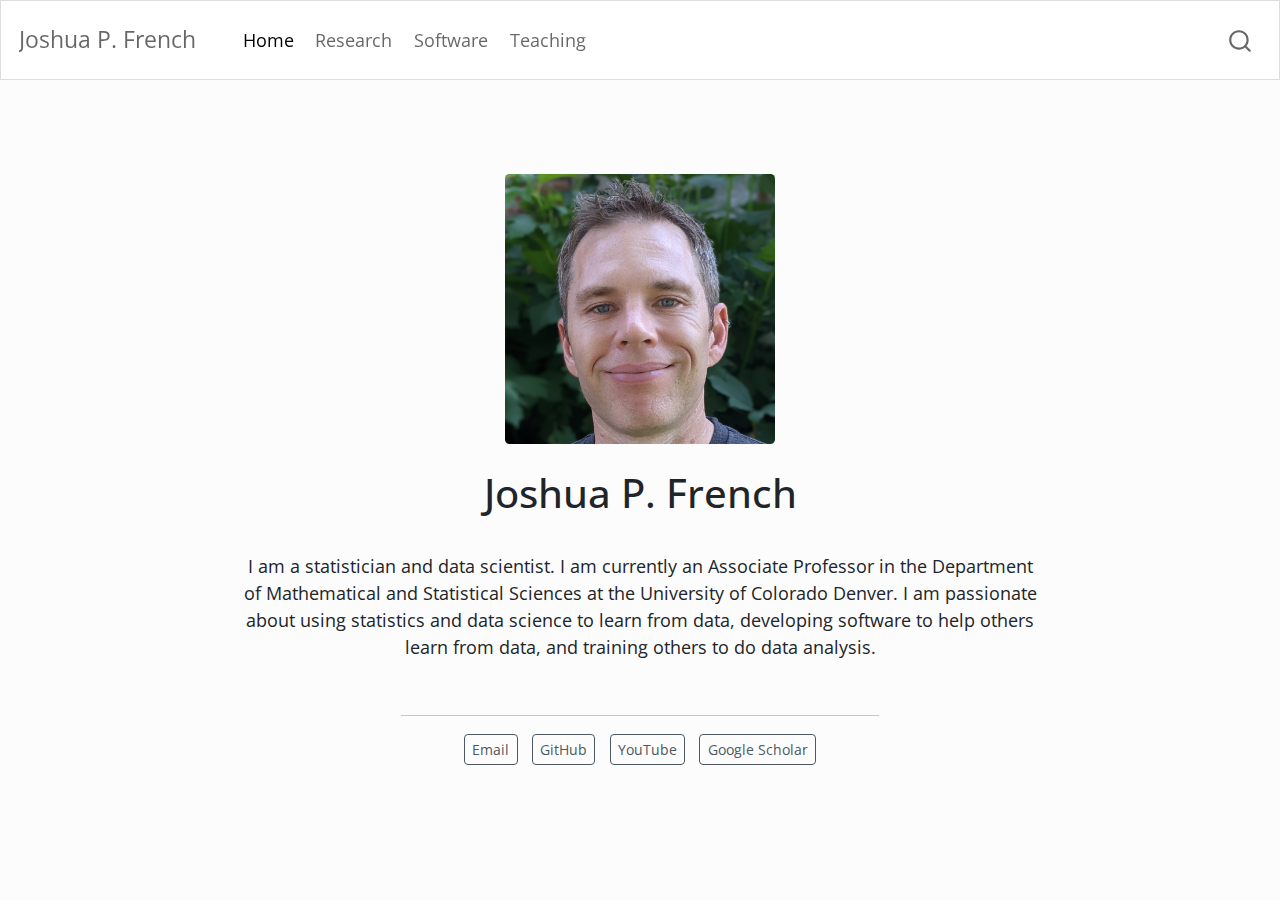
==== docs/index.html @ 57fa852e "Initial commit" ====
<!DOCTYPE html>
<html xmlns="http://www.w3.org/1999/xhtml" lang="en" xml:lang="en"><head>

<meta charset="utf-8">
<meta name="generator" content="quarto-1.1.189">

<meta name="viewport" content="width=device-width, initial-scale=1.0, user-scalable=yes">


<title>Joshua P. French</title>
<style>
code{white-space: pre-wrap;}
span.smallcaps{font-variant: small-caps;}
div.columns{display: flex; gap: min(4vw, 1.5em);}
div.column{flex: auto; overflow-x: auto;}
div.hanging-indent{margin-left: 1.5em; text-indent: -1.5em;}
ul.task-list{list-style: none;}
ul.task-list li input[type="checkbox"] {
  width: 0.8em;
  margin: 0 0.8em 0.2em -1.6em;
  vertical-align: middle;
}
</style>


<script src="site_libs/quarto-nav/quarto-nav.js"></script>
<script src="site_libs/quarto-nav/headroom.min.js"></script>
<script src="site_libs/clipboard/clipboard.min.js"></script>
<script src="site_libs/quarto-search/autocomplete.umd.js"></script>
<script src="site_libs/quarto-search/fuse.min.js"></script>
<script src="site_libs/quarto-search/quarto-search.js"></script>
<meta name="quarto:offset" content="./">
<script src="site_libs/quarto-html/quarto.js"></script>
<script src="site_libs/quarto-html/popper.min.js"></script>
<script src="site_libs/quarto-html/tippy.umd.min.js"></script>
<link href="site_libs/quarto-html/tippy.css" rel="stylesheet">
<link href="site_libs/quarto-html/quarto-syntax-highlighting.css" rel="stylesheet" id="quarto-text-highlighting-styles">
<script src="site_libs/bootstrap/bootstrap.min.js"></script>
<link href="site_libs/bootstrap/bootstrap-icons.css" rel="stylesheet">
<link href="site_libs/bootstrap/bootstrap.min.css" rel="stylesheet" id="quarto-bootstrap" data-mode="light">
<script id="quarto-search-options" type="application/json">{
  "location": "navbar",
  "copy-button": false,
  "collapse-after": 3,
  "panel-placement": "end",
  "type": "overlay",
  "limit": 20,
  "language": {
    "search-no-results-text": "No results",
    "search-matching-documents-text": "matching documents",
    "search-copy-link-title": "Copy link to search",
    "search-hide-matches-text": "Hide additional matches",
    "search-more-match-text": "more match in this document",
    "search-more-matches-text": "more matches in this document",
    "search-clear-button-title": "Clear",
    "search-detached-cancel-button-title": "Cancel",
    "search-submit-button-title": "Submit"
  }
}</script>


<link rel="stylesheet" href="styles.css">
</head>

<body class="nav-fixed fullcontent">

<div id="quarto-search-results"></div>
  <header id="quarto-header" class="headroom fixed-top">
    <nav class="navbar navbar-expand-lg navbar-dark ">
      <div class="navbar-container container-fluid">
      <div class="navbar-brand-container">
    <a class="navbar-brand" href="./index.html">
    <span class="navbar-title">Joshua P. French</span>
    </a>
  </div>
          <button class="navbar-toggler" type="button" data-bs-toggle="collapse" data-bs-target="#navbarCollapse" aria-controls="navbarCollapse" aria-expanded="false" aria-label="Toggle navigation" onclick="if (window.quartoToggleHeadroom) { window.quartoToggleHeadroom(); }">
  <span class="navbar-toggler-icon"></span>
</button>
          <div class="collapse navbar-collapse" id="navbarCollapse">
            <ul class="navbar-nav navbar-nav-scroll me-auto">
  <li class="nav-item">
    <a class="nav-link active" href="./index.html" aria-current="page">Home</a>
  </li>  
  <li class="nav-item">
    <a class="nav-link" href="./research.html">Research</a>
  </li>  
  <li class="nav-item">
    <a class="nav-link" href="./software.html">Software</a>
  </li>  
  <li class="nav-item">
    <a class="nav-link" href="./teaching.html">Teaching</a>
  </li>  
</ul>
              <div id="quarto-search" class="" title="Search"></div>
          </div> <!-- /navcollapse -->
      </div> <!-- /container-fluid -->
    </nav>
</header>
<!-- content -->
<div id="quarto-content" class="quarto-container page-columns page-rows-contents page-layout-article page-navbar">
<!-- sidebar -->
<!-- margin-sidebar -->
    
<!-- main -->
<div class="quarto-about-jolla">
  <img src="jfrench.jpg" class="about-image
  rounded " style="width: 15em;">
 <header id="title-block-header" class="quarto-title-block default">
<div class="quarto-title">
<h1 class="title">Joshua P. French</h1>
</div>
<div class="quarto-title-meta">
  </div>
</header><main class="content" id="quarto-document-content">
<p>I am a statistician and data scientist. I am currently an Associate Professor in the Department of Mathematical and Statistical Sciences at the University of Colorado Denver. I am passionate about using statistics and data science to learn from data, developing software to help others learn from data, and training others to do data analysis.</p>


</main> 
  <hr class="about-sep">
   <div class="about-links">
  <a href="mailto:joshua.french@ucdenver.edu" class="about-link">
     <span class="about-link-text">Email</span>
  </a>
  <a href="https://github.com/jfrench" class="about-link">
     <span class="about-link-text">GitHub</span>
  </a>
  <a href="https://youtube.com/@jfrench" class="about-link">
     <span class="about-link-text">YouTube</span>
  </a>
  <a href="https://scholar.google.com/citations?user=_2FHxoMAAAAJ&amp;hl=en" class="about-link">
     <span class="about-link-text">Google Scholar</span>
  </a>
</div>
</div>
 <!-- /main -->
<script id="quarto-html-after-body" type="application/javascript">
window.document.addEventListener("DOMContentLoaded", function (event) {
  const toggleBodyColorMode = (bsSheetEl) => {
    const mode = bsSheetEl.getAttribute("data-mode");
    const bodyEl = window.document.querySelector("body");
    if (mode === "dark") {
      bodyEl.classList.add("quarto-dark");
      bodyEl.classList.remove("quarto-light");
    } else {
      bodyEl.classList.add("quarto-light");
      bodyEl.classList.remove("quarto-dark");
    }
  }
  const toggleBodyColorPrimary = () => {
    const bsSheetEl = window.document.querySelector("link#quarto-bootstrap");
    if (bsSheetEl) {
      toggleBodyColorMode(bsSheetEl);
    }
  }
  toggleBodyColorPrimary();  
  const clipboard = new window.ClipboardJS('.code-copy-button', {
    target: function(trigger) {
      return trigger.previousElementSibling;
    }
  });
  clipboard.on('success', function(e) {
    // button target
    const button = e.trigger;
    // don't keep focus
    button.blur();
    // flash "checked"
    button.classList.add('code-copy-button-checked');
    var currentTitle = button.getAttribute("title");
    button.setAttribute("title", "Copied!");
    setTimeout(function() {
      button.setAttribute("title", currentTitle);
      button.classList.remove('code-copy-button-checked');
    }, 1000);
    // clear code selection
    e.clearSelection();
  });
  function tippyHover(el, contentFn) {
    const config = {
      allowHTML: true,
      content: contentFn,
      maxWidth: 500,
      delay: 100,
      arrow: false,
      appendTo: function(el) {
          return el.parentElement;
      },
      interactive: true,
      interactiveBorder: 10,
      theme: 'quarto',
      placement: 'bottom-start'
    };
    window.tippy(el, config); 
  }
  const noterefs = window.document.querySelectorAll('a[role="doc-noteref"]');
  for (var i=0; i<noterefs.length; i++) {
    const ref = noterefs[i];
    tippyHover(ref, function() {
      // use id or data attribute instead here
      let href = ref.getAttribute('data-footnote-href') || ref.getAttribute('href');
      try { href = new URL(href).hash; } catch {}
      const id = href.replace(/^#\/?/, "");
      const note = window.document.getElementById(id);
      return note.innerHTML;
    });
  }
  var bibliorefs = window.document.querySelectorAll('a[role="doc-biblioref"]');
  for (var i=0; i<bibliorefs.length; i++) {
    const ref = bibliorefs[i];
    const cites = ref.parentNode.getAttribute('data-cites').split(' ');
    tippyHover(ref, function() {
      var popup = window.document.createElement('div');
      cites.forEach(function(cite) {
        var citeDiv = window.document.createElement('div');
        citeDiv.classList.add('hanging-indent');
        citeDiv.classList.add('csl-entry');
        var biblioDiv = window.document.getElementById('ref-' + cite);
        if (biblioDiv) {
          citeDiv.innerHTML = biblioDiv.innerHTML;
        }
        popup.appendChild(citeDiv);
      });
      return popup.innerHTML;
    });
  }
});
</script>
</div> <!-- /content -->



</body></html>
---- docs/site_libs/quarto-html/tippy.css ----
.tippy-box[data-animation=fade][data-state=hidden]{opacity:0}[data-tippy-root]{max-width:calc(100vw - 10px)}.tippy-box{position:relative;background-color:#333;color:#fff;border-radius:4px;font-size:14px;line-height:1.4;white-space:normal;outline:0;transition-property:transform,visibility,opacity}.tippy-box[data-placement^=top]>.tippy-arrow{bottom:0}.tippy-box[data-placement^=top]>.tippy-arrow:before{bottom:-7px;left:0;border-width:8px 8px 0;border-top-color:initial;transform-origin:center top}.tippy-box[data-placement^=bottom]>.tippy-arrow{top:0}.tippy-box[data-placement^=bottom]>.tippy-arrow:before{top:-7px;left:0;border-width:0 8px 8px;border-bottom-color:initial;transform-origin:center bottom}.tippy-box[data-placement^=left]>.tippy-arrow{right:0}.tippy-box[data-placement^=left]>.tippy-arrow:before{border-width:8px 0 8px 8px;border-left-color:initial;right:-7px;transform-origin:center left}.tippy-box[data-placement^=right]>.tippy-arrow{left:0}.tippy-box[data-placement^=right]>.tippy-arrow:before{left:-7px;border-width:8px 8px 8px 0;border-right-color:initial;transform-origin:center right}.tippy-box[data-inertia][data-state=visible]{transition-timing-function:cubic-bezier(.54,1.5,.38,1.11)}.tippy-arrow{width:16px;height:16px;color:#333}.tippy-arrow:before{content:"";position:absolute;border-color:transparent;border-style:solid}.tippy-content{position:relative;padding:5px 9px;z-index:1}
---- docs/site_libs/quarto-html/quarto-syntax-highlighting.css ----
/* quarto syntax highlight colors */
:root {
  --quarto-hl-ot-color: #003B4F;
  --quarto-hl-at-color: #657422;
  --quarto-hl-ss-color: #20794D;
  --quarto-hl-an-color: #5E5E5E;
  --quarto-hl-fu-color: #4758AB;
  --quarto-hl-st-color: #20794D;
  --quarto-hl-cf-color: #003B4F;
  --quarto-hl-op-color: #5E5E5E;
  --quarto-hl-er-color: #AD0000;
  --quarto-hl-bn-color: #AD0000;
  --quarto-hl-al-color: #AD0000;
  --quarto-hl-va-color: #111111;
  --quarto-hl-bu-color: inherit;
  --quarto-hl-ex-color: inherit;
  --quarto-hl-pp-color: #AD0000;
  --quarto-hl-in-color: #5E5E5E;
  --quarto-hl-vs-color: #20794D;
  --quarto-hl-wa-color: #5E5E5E;
  --quarto-hl-do-color: #5E5E5E;
  --quarto-hl-im-color: #00769E;
  --quarto-hl-ch-color: #20794D;
  --quarto-hl-dt-color: #AD0000;
  --quarto-hl-fl-color: #AD0000;
  --quarto-hl-co-color: #5E5E5E;
  --quarto-hl-cv-color: #5E5E5E;
  --quarto-hl-cn-color: #8f5902;
  --quarto-hl-sc-color: #5E5E5E;
  --quarto-hl-dv-color: #AD0000;
  --quarto-hl-kw-color: #003B4F;
}

/* other quarto variables */
:root {
  --quarto-font-monospace: SFMono-Regular, Menlo, Monaco, Consolas, "Liberation Mono", "Courier New", monospace;
}

pre > code.sourceCode > span {
  color: #003B4F;
}

code span {
  color: #003B4F;
}

code.sourceCode > span {
  color: #003B4F;
}

div.sourceCode,
div.sourceCode pre.sourceCode {
  color: #003B4F;
}

code span.ot {
  color: #003B4F;
}

code span.at {
  color: #657422;
}

code span.ss {
  color: #20794D;
}

code span.an {
  color: #5E5E5E;
}

code span.fu {
  color: #4758AB;
}

code span.st {
  color: #20794D;
}

code span.cf {
  color: #003B4F;
}

code span.op {
  color: #5E5E5E;
}

code span.er {
  color: #AD0000;
}

code span.bn {
  color: #AD0000;
}

code span.al {
  color: #AD0000;
}

code span.va {
  color: #111111;
}

code span.pp {
  color: #AD0000;
}

code span.in {
  color: #5E5E5E;
}

code span.vs {
  color: #20794D;
}

code span.wa {
  color: #5E5E5E;
  font-style: italic;
}

code span.do {
  color: #5E5E5E;
  font-style: italic;
}

code span.im {
  color: #00769E;
}

code span.ch {
  color: #20794D;
}

code span.dt {
  color: #AD0000;
}

code span.fl {
  color: #AD0000;
}

code span.co {
  color: #5E5E5E;
}

code span.cv {
  color: #5E5E5E;
  font-style: italic;
}

code span.cn {
  color: #8f5902;
}

code span.sc {
  color: #5E5E5E;
}

code span.dv {
  color: #AD0000;
}

code span.kw {
  color: #003B4F;
}

.prevent-inlining {
  content: "</";
}

/*# sourceMappingURL=debc5d5d77c3f9108843748ff7464032.css.map */
---- docs/styles.css ----
/* css styles */
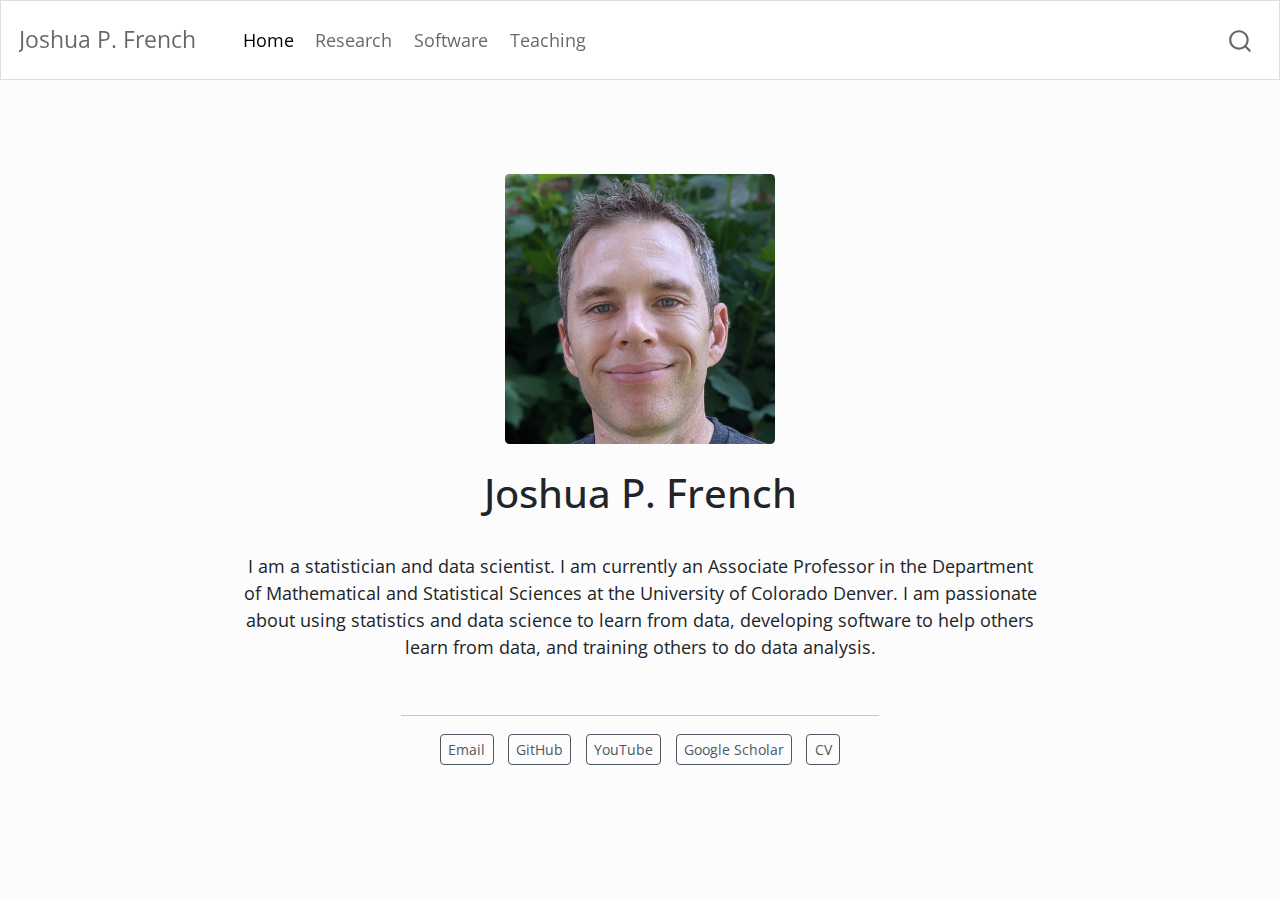
==== commit faacfa10: "Add CV" ====
--- a/docs/index.html
+++ b/docs/index.html
@@ -129,6 +129,9 @@
   </a>
   <a href="https://scholar.google.com/citations?user=_2FHxoMAAAAJ&amp;hl=en" class="about-link">
      <span class="about-link-text">Google Scholar</span>
+  </a>
+  <a href="/cv_jfrench.pdf" class="about-link">
+     <span class="about-link-text">CV</span>
   </a>
 </div>
 </div>
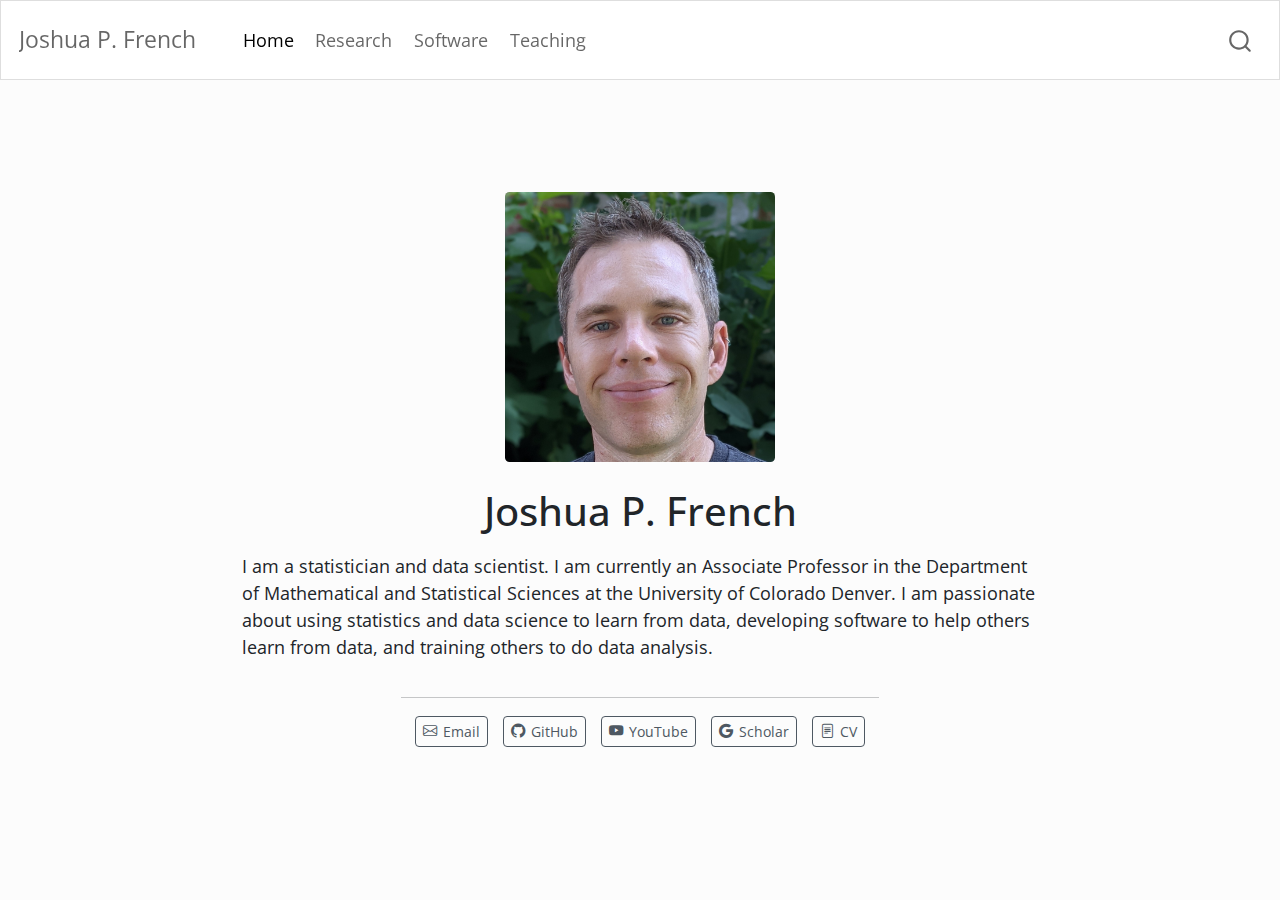
==== commit d8ea5a3b: "Initial commit" ====
--- a/docs/index.html
+++ b/docs/index.html
@@ -102,6 +102,10 @@
 <!-- margin-sidebar -->
     
 <!-- main -->
+<main class="content" id="quarto-document-content">
+
+
+
 <div class="quarto-about-jolla">
   <img src="jfrench.jpg" class="about-image
   rounded " style="width: 15em;">
@@ -111,31 +115,39 @@
 </div>
 <div class="quarto-title-meta">
   </div>
-</header><main class="content" id="quarto-document-content">
+</header><div id="jfrench-heading">
 <p>I am a statistician and data scientist. I am currently an Associate Professor in the Department of Mathematical and Statistical Sciences at the University of Colorado Denver. I am passionate about using statistics and data science to learn from data, developing software to help others learn from data, and training others to do data analysis.</p>
-
-
-</main> 
+</div> 
   <hr class="about-sep">
    <div class="about-links">
   <a href="mailto:joshua.french@ucdenver.edu" class="about-link">
+    <i class="bi bi-envelope"></i>
      <span class="about-link-text">Email</span>
   </a>
   <a href="https://github.com/jfrench" class="about-link">
+    <i class="bi bi-github"></i>
      <span class="about-link-text">GitHub</span>
   </a>
   <a href="https://youtube.com/@jfrench" class="about-link">
+    <i class="bi bi-youtube"></i>
      <span class="about-link-text">YouTube</span>
   </a>
   <a href="https://scholar.google.com/citations?user=_2FHxoMAAAAJ&amp;hl=en" class="about-link">
-     <span class="about-link-text">Google Scholar</span>
+    <i class="bi bi-google"></i>
+     <span class="about-link-text">Scholar</span>
   </a>
   <a href="/cv_jfrench.pdf" class="about-link">
+    <i class="bi bi-file-text"></i>
      <span class="about-link-text">CV</span>
   </a>
 </div>
 </div>
- <!-- /main -->
+
+
+
+
+
+</main> <!-- /main -->
 <script id="quarto-html-after-body" type="application/javascript">
 window.document.addEventListener("DOMContentLoaded", function (event) {
   const toggleBodyColorMode = (bsSheetEl) => {
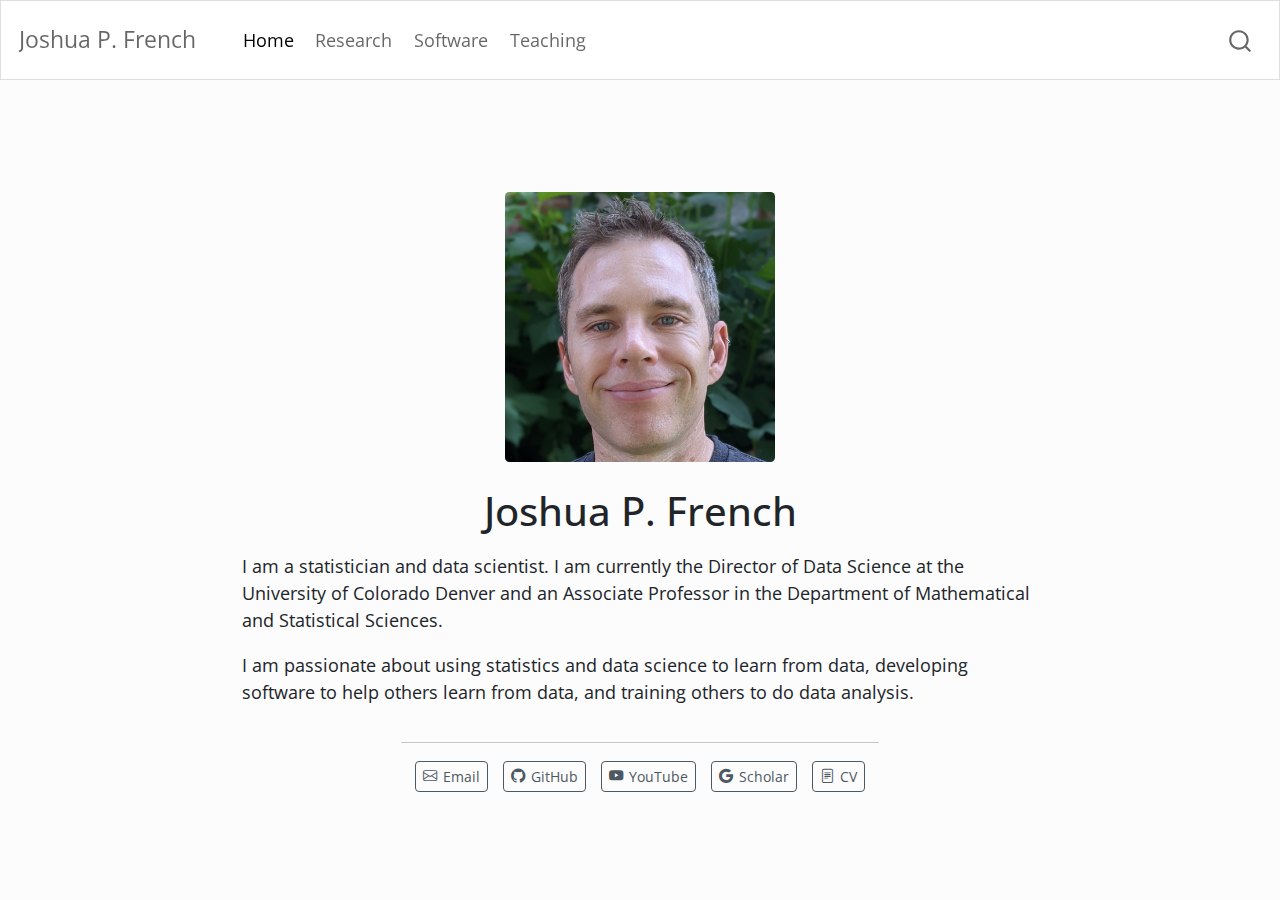
==== commit 3242727e: "Update website." ====
--- a/docs/index.html
+++ b/docs/index.html
@@ -2,7 +2,7 @@
 <html xmlns="http://www.w3.org/1999/xhtml" lang="en" xml:lang="en"><head>
 
 <meta charset="utf-8">
-<meta name="generator" content="quarto-1.1.189">
+<meta name="generator" content="quarto-1.2.269">
 
 <meta name="viewport" content="width=device-width, initial-scale=1.0, user-scalable=yes">
 
@@ -79,16 +79,20 @@
           <div class="collapse navbar-collapse" id="navbarCollapse">
             <ul class="navbar-nav navbar-nav-scroll me-auto">
   <li class="nav-item">
-    <a class="nav-link active" href="./index.html" aria-current="page">Home</a>
-  </li>  
-  <li class="nav-item">
-    <a class="nav-link" href="./research.html">Research</a>
-  </li>  
-  <li class="nav-item">
-    <a class="nav-link" href="./software.html">Software</a>
-  </li>  
-  <li class="nav-item">
-    <a class="nav-link" href="./teaching.html">Teaching</a>
+    <a class="nav-link active" href="./index.html" aria-current="page">
+ <span class="menu-text">Home</span></a>
+  </li>  
+  <li class="nav-item">
+    <a class="nav-link" href="./research.html">
+ <span class="menu-text">Research</span></a>
+  </li>  
+  <li class="nav-item">
+    <a class="nav-link" href="./software.html">
+ <span class="menu-text">Software</span></a>
+  </li>  
+  <li class="nav-item">
+    <a class="nav-link" href="./teaching.html">
+ <span class="menu-text">Teaching</span></a>
   </li>  
 </ul>
               <div id="quarto-search" class="" title="Search"></div>
@@ -116,7 +120,8 @@
 <div class="quarto-title-meta">
   </div>
 </header><div id="jfrench-heading">
-<p>I am a statistician and data scientist. I am currently an Associate Professor in the Department of Mathematical and Statistical Sciences at the University of Colorado Denver. I am passionate about using statistics and data science to learn from data, developing software to help others learn from data, and training others to do data analysis.</p>
+<p>I am a statistician and data scientist. I am currently the Director of Data Science at the University of Colorado Denver and an Associate Professor in the Department of Mathematical and Statistical Sciences.</p>
+<p>I am passionate about using statistics and data science to learn from data, developing software to help others learn from data, and training others to do data analysis.</p>
 </div> 
   <hr class="about-sep">
    <div class="about-links">
@@ -182,7 +187,24 @@
     button.classList.add('code-copy-button-checked');
     var currentTitle = button.getAttribute("title");
     button.setAttribute("title", "Copied!");
+    let tooltip;
+    if (window.bootstrap) {
+      button.setAttribute("data-bs-toggle", "tooltip");
+      button.setAttribute("data-bs-placement", "left");
+      button.setAttribute("data-bs-title", "Copied!");
+      tooltip = new bootstrap.Tooltip(button, 
+        { trigger: "manual", 
+          customClass: "code-copy-button-tooltip",
+          offset: [0, -8]});
+      tooltip.show();    
+    }
     setTimeout(function() {
+      if (tooltip) {
+        tooltip.hide();
+        button.removeAttribute("data-bs-title");
+        button.removeAttribute("data-bs-toggle");
+        button.removeAttribute("data-bs-placement");
+      }
       button.setAttribute("title", currentTitle);
       button.classList.remove('code-copy-button-checked');
     }, 1000);
@@ -218,24 +240,42 @@
       return note.innerHTML;
     });
   }
+  const findCites = (el) => {
+    const parentEl = el.parentElement;
+    if (parentEl) {
+      const cites = parentEl.dataset.cites;
+      if (cites) {
+        return {
+          el,
+          cites: cites.split(' ')
+        };
+      } else {
+        return findCites(el.parentElement)
+      }
+    } else {
+      return undefined;
+    }
+  };
   var bibliorefs = window.document.querySelectorAll('a[role="doc-biblioref"]');
   for (var i=0; i<bibliorefs.length; i++) {
     const ref = bibliorefs[i];
-    const cites = ref.parentNode.getAttribute('data-cites').split(' ');
-    tippyHover(ref, function() {
-      var popup = window.document.createElement('div');
-      cites.forEach(function(cite) {
-        var citeDiv = window.document.createElement('div');
-        citeDiv.classList.add('hanging-indent');
-        citeDiv.classList.add('csl-entry');
-        var biblioDiv = window.document.getElementById('ref-' + cite);
-        if (biblioDiv) {
-          citeDiv.innerHTML = biblioDiv.innerHTML;
-        }
-        popup.appendChild(citeDiv);
+    const citeInfo = findCites(ref);
+    if (citeInfo) {
+      tippyHover(citeInfo.el, function() {
+        var popup = window.document.createElement('div');
+        citeInfo.cites.forEach(function(cite) {
+          var citeDiv = window.document.createElement('div');
+          citeDiv.classList.add('hanging-indent');
+          citeDiv.classList.add('csl-entry');
+          var biblioDiv = window.document.getElementById('ref-' + cite);
+          if (biblioDiv) {
+            citeDiv.innerHTML = biblioDiv.innerHTML;
+          }
+          popup.appendChild(citeDiv);
+        });
+        return popup.innerHTML;
       });
-      return popup.innerHTML;
-    });
+    }
   }
 });
 </script>
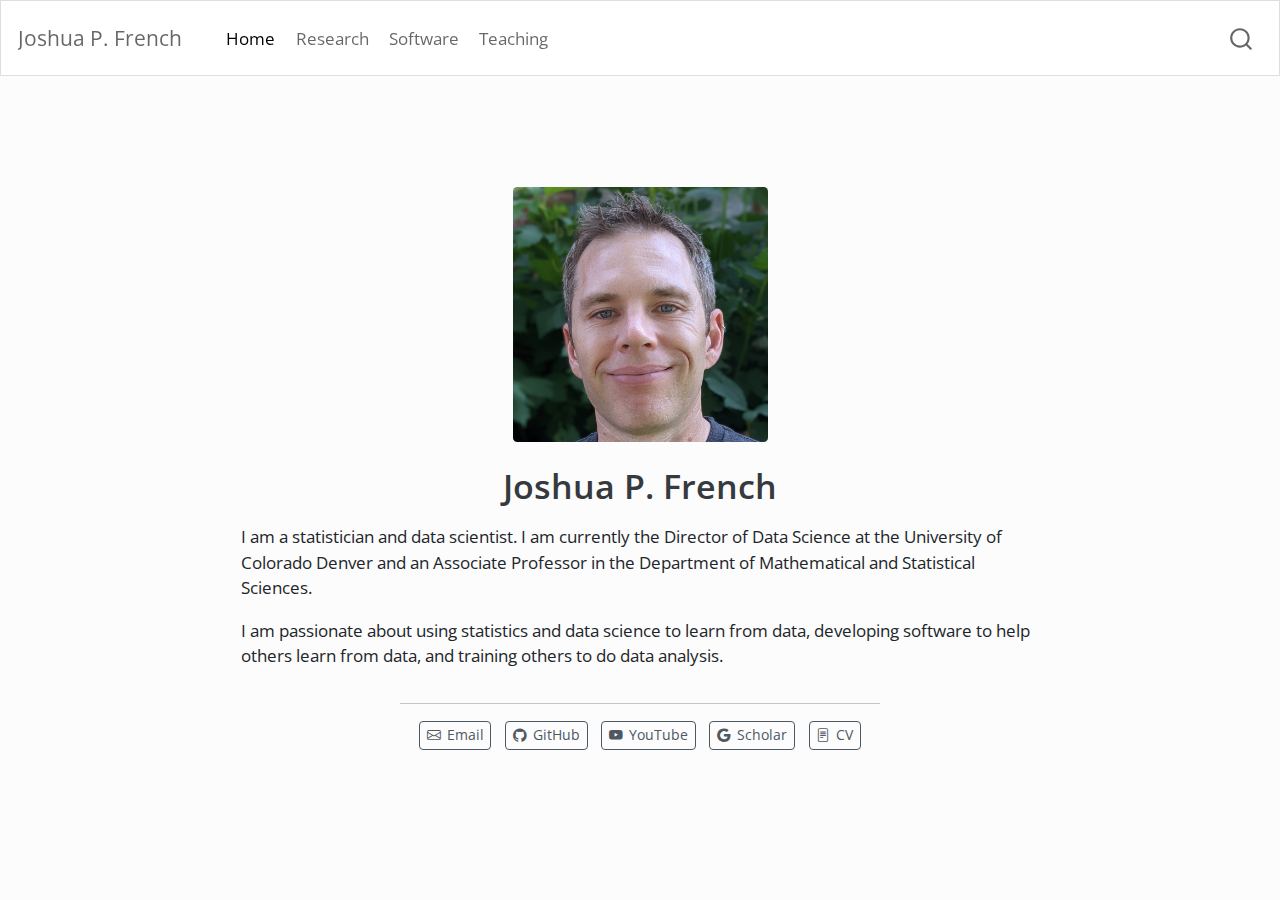
==== commit 56876eac: "Add new pubs and video links." ====
--- a/docs/index.html
+++ b/docs/index.html
@@ -2,7 +2,7 @@
 <html xmlns="http://www.w3.org/1999/xhtml" lang="en" xml:lang="en"><head>
 
 <meta charset="utf-8">
-<meta name="generator" content="quarto-1.2.269">
+<meta name="generator" content="quarto-1.3.361">
 
 <meta name="viewport" content="width=device-width, initial-scale=1.0, user-scalable=yes">
 
@@ -17,7 +17,7 @@
 ul.task-list{list-style: none;}
 ul.task-list li input[type="checkbox"] {
   width: 0.8em;
-  margin: 0 0.8em 0.2em -1.6em;
+  margin: 0 0.8em 0.2em -1em; /* quarto-specific, see https://github.com/quarto-dev/quarto-cli/issues/4556 */ 
   vertical-align: middle;
 }
 </style>
@@ -54,7 +54,8 @@
     "search-more-matches-text": "more matches in this document",
     "search-clear-button-title": "Clear",
     "search-detached-cancel-button-title": "Cancel",
-    "search-submit-button-title": "Submit"
+    "search-submit-button-title": "Submit",
+    "search-label": "Search"
   }
 }</script>
 
@@ -73,29 +74,31 @@
     <span class="navbar-title">Joshua P. French</span>
     </a>
   </div>
+            <div id="quarto-search" class="" title="Search"></div>
           <button class="navbar-toggler" type="button" data-bs-toggle="collapse" data-bs-target="#navbarCollapse" aria-controls="navbarCollapse" aria-expanded="false" aria-label="Toggle navigation" onclick="if (window.quartoToggleHeadroom) { window.quartoToggleHeadroom(); }">
   <span class="navbar-toggler-icon"></span>
 </button>
           <div class="collapse navbar-collapse" id="navbarCollapse">
             <ul class="navbar-nav navbar-nav-scroll me-auto">
   <li class="nav-item">
-    <a class="nav-link active" href="./index.html" aria-current="page">
+    <a class="nav-link active" href="./index.html" rel="" target="" aria-current="page">
  <span class="menu-text">Home</span></a>
   </li>  
   <li class="nav-item">
-    <a class="nav-link" href="./research.html">
+    <a class="nav-link" href="./research.html" rel="" target="">
  <span class="menu-text">Research</span></a>
   </li>  
   <li class="nav-item">
-    <a class="nav-link" href="./software.html">
+    <a class="nav-link" href="./software.html" rel="" target="">
  <span class="menu-text">Software</span></a>
   </li>  
   <li class="nav-item">
-    <a class="nav-link" href="./teaching.html">
+    <a class="nav-link" href="./teaching.html" rel="" target="">
  <span class="menu-text">Teaching</span></a>
   </li>  
 </ul>
-              <div id="quarto-search" class="" title="Search"></div>
+            <div class="quarto-navbar-tools ms-auto">
+</div>
           </div> <!-- /navcollapse -->
       </div> <!-- /container-fluid -->
     </nav>
@@ -125,23 +128,23 @@
 </div> 
   <hr class="about-sep">
    <div class="about-links">
-  <a href="mailto:joshua.french@ucdenver.edu" class="about-link">
+  <a href="mailto:joshua.french@ucdenver.edu" class="about-link" rel="" target="">
     <i class="bi bi-envelope"></i>
      <span class="about-link-text">Email</span>
   </a>
-  <a href="https://github.com/jfrench" class="about-link">
+  <a href="https://github.com/jfrench" class="about-link" rel="" target="">
     <i class="bi bi-github"></i>
      <span class="about-link-text">GitHub</span>
   </a>
-  <a href="https://youtube.com/@jfrench" class="about-link">
+  <a href="https://youtube.com/@jfrench" class="about-link" rel="" target="">
     <i class="bi bi-youtube"></i>
      <span class="about-link-text">YouTube</span>
   </a>
-  <a href="https://scholar.google.com/citations?user=_2FHxoMAAAAJ&amp;hl=en" class="about-link">
+  <a href="https://scholar.google.com/citations?user=_2FHxoMAAAAJ&amp;hl=en" class="about-link" rel="" target="">
     <i class="bi bi-google"></i>
      <span class="about-link-text">Scholar</span>
   </a>
-  <a href="/cv_jfrench.pdf" class="about-link">
+  <a href="/cv_jfrench.pdf" class="about-link" rel="" target="">
     <i class="bi bi-file-text"></i>
      <span class="about-link-text">CV</span>
   </a>
@@ -173,9 +176,23 @@
     }
   }
   toggleBodyColorPrimary();  
+  const isCodeAnnotation = (el) => {
+    for (const clz of el.classList) {
+      if (clz.startsWith('code-annotation-')) {                     
+        return true;
+      }
+    }
+    return false;
+  }
   const clipboard = new window.ClipboardJS('.code-copy-button', {
-    target: function(trigger) {
-      return trigger.previousElementSibling;
+    text: function(trigger) {
+      const codeEl = trigger.previousElementSibling.cloneNode(true);
+      for (const childEl of codeEl.children) {
+        if (isCodeAnnotation(childEl)) {
+          childEl.remove();
+        }
+      }
+      return codeEl.innerText;
     }
   });
   clipboard.on('success', function(e) {
@@ -240,6 +257,92 @@
       return note.innerHTML;
     });
   }
+      let selectedAnnoteEl;
+      const selectorForAnnotation = ( cell, annotation) => {
+        let cellAttr = 'data-code-cell="' + cell + '"';
+        let lineAttr = 'data-code-annotation="' +  annotation + '"';
+        const selector = 'span[' + cellAttr + '][' + lineAttr + ']';
+        return selector;
+      }
+      const selectCodeLines = (annoteEl) => {
+        const doc = window.document;
+        const targetCell = annoteEl.getAttribute("data-target-cell");
+        const targetAnnotation = annoteEl.getAttribute("data-target-annotation");
+        const annoteSpan = window.document.querySelector(selectorForAnnotation(targetCell, targetAnnotation));
+        const lines = annoteSpan.getAttribute("data-code-lines").split(",");
+        const lineIds = lines.map((line) => {
+          return targetCell + "-" + line;
+        })
+        let top = null;
+        let height = null;
+        let parent = null;
+        if (lineIds.length > 0) {
+            //compute the position of the single el (top and bottom and make a div)
+            const el = window.document.getElementById(lineIds[0]);
+            top = el.offsetTop;
+            height = el.offsetHeight;
+            parent = el.parentElement.parentElement;
+          if (lineIds.length > 1) {
+            const lastEl = window.document.getElementById(lineIds[lineIds.length - 1]);
+            const bottom = lastEl.offsetTop + lastEl.offsetHeight;
+            height = bottom - top;
+          }
+          if (top !== null && height !== null && parent !== null) {
+            // cook up a div (if necessary) and position it 
+            let div = window.document.getElementById("code-annotation-line-highlight");
+            if (div === null) {
+              div = window.document.createElement("div");
+              div.setAttribute("id", "code-annotation-line-highlight");
+              div.style.position = 'absolute';
+              parent.appendChild(div);
+            }
+            div.style.top = top - 2 + "px";
+            div.style.height = height + 4 + "px";
+            let gutterDiv = window.document.getElementById("code-annotation-line-highlight-gutter");
+            if (gutterDiv === null) {
+              gutterDiv = window.document.createElement("div");
+              gutterDiv.setAttribute("id", "code-annotation-line-highlight-gutter");
+              gutterDiv.style.position = 'absolute';
+              const codeCell = window.document.getElementById(targetCell);
+              const gutter = codeCell.querySelector('.code-annotation-gutter');
+              gutter.appendChild(gutterDiv);
+            }
+            gutterDiv.style.top = top - 2 + "px";
+            gutterDiv.style.height = height + 4 + "px";
+          }
+          selectedAnnoteEl = annoteEl;
+        }
+      };
+      const unselectCodeLines = () => {
+        const elementsIds = ["code-annotation-line-highlight", "code-annotation-line-highlight-gutter"];
+        elementsIds.forEach((elId) => {
+          const div = window.document.getElementById(elId);
+          if (div) {
+            div.remove();
+          }
+        });
+        selectedAnnoteEl = undefined;
+      };
+      // Attach click handler to the DT
+      const annoteDls = window.document.querySelectorAll('dt[data-target-cell]');
+      for (const annoteDlNode of annoteDls) {
+        annoteDlNode.addEventListener('click', (event) => {
+          const clickedEl = event.target;
+          if (clickedEl !== selectedAnnoteEl) {
+            unselectCodeLines();
+            const activeEl = window.document.querySelector('dt[data-target-cell].code-annotation-active');
+            if (activeEl) {
+              activeEl.classList.remove('code-annotation-active');
+            }
+            selectCodeLines(clickedEl);
+            clickedEl.classList.add('code-annotation-active');
+          } else {
+            // Unselect the line
+            unselectCodeLines();
+            clickedEl.classList.remove('code-annotation-active');
+          }
+        });
+      }
   const findCites = (el) => {
     const parentEl = el.parentElement;
     if (parentEl) {
--- a/docs/site_libs/quarto-html/quarto-syntax-highlighting.css
+++ b/docs/site_libs/quarto-html/quarto-syntax-highlighting.css
@@ -55,62 +55,85 @@
 
 code span.ot {
   color: #003B4F;
+  font-style: inherit;
 }
 
 code span.at {
   color: #657422;
+  font-style: inherit;
 }
 
 code span.ss {
   color: #20794D;
+  font-style: inherit;
 }
 
 code span.an {
   color: #5E5E5E;
+  font-style: inherit;
 }
 
 code span.fu {
   color: #4758AB;
+  font-style: inherit;
 }
 
 code span.st {
   color: #20794D;
+  font-style: inherit;
 }
 
 code span.cf {
   color: #003B4F;
+  font-style: inherit;
 }
 
 code span.op {
   color: #5E5E5E;
+  font-style: inherit;
 }
 
 code span.er {
   color: #AD0000;
+  font-style: inherit;
 }
 
 code span.bn {
   color: #AD0000;
+  font-style: inherit;
 }
 
 code span.al {
   color: #AD0000;
+  font-style: inherit;
 }
 
 code span.va {
   color: #111111;
+  font-style: inherit;
+}
+
+code span.bu {
+  font-style: inherit;
+}
+
+code span.ex {
+  font-style: inherit;
 }
 
 code span.pp {
   color: #AD0000;
+  font-style: inherit;
 }
 
 code span.in {
   color: #5E5E5E;
+  font-style: inherit;
 }
 
 code span.vs {
   color: #20794D;
+  font-style: inherit;
 }
 
 code span.wa {
@@ -125,22 +148,27 @@
 
 code span.im {
   color: #00769E;
+  font-style: inherit;
 }
 
 code span.ch {
   color: #20794D;
+  font-style: inherit;
 }
 
 code span.dt {
   color: #AD0000;
+  font-style: inherit;
 }
 
 code span.fl {
   color: #AD0000;
+  font-style: inherit;
 }
 
 code span.co {
   color: #5E5E5E;
+  font-style: inherit;
 }
 
 code span.cv {
@@ -150,18 +178,22 @@
 
 code span.cn {
   color: #8f5902;
+  font-style: inherit;
 }
 
 code span.sc {
   color: #5E5E5E;
+  font-style: inherit;
 }
 
 code span.dv {
   color: #AD0000;
+  font-style: inherit;
 }
 
 code span.kw {
   color: #003B4F;
+  font-style: inherit;
 }
 
 .prevent-inlining {
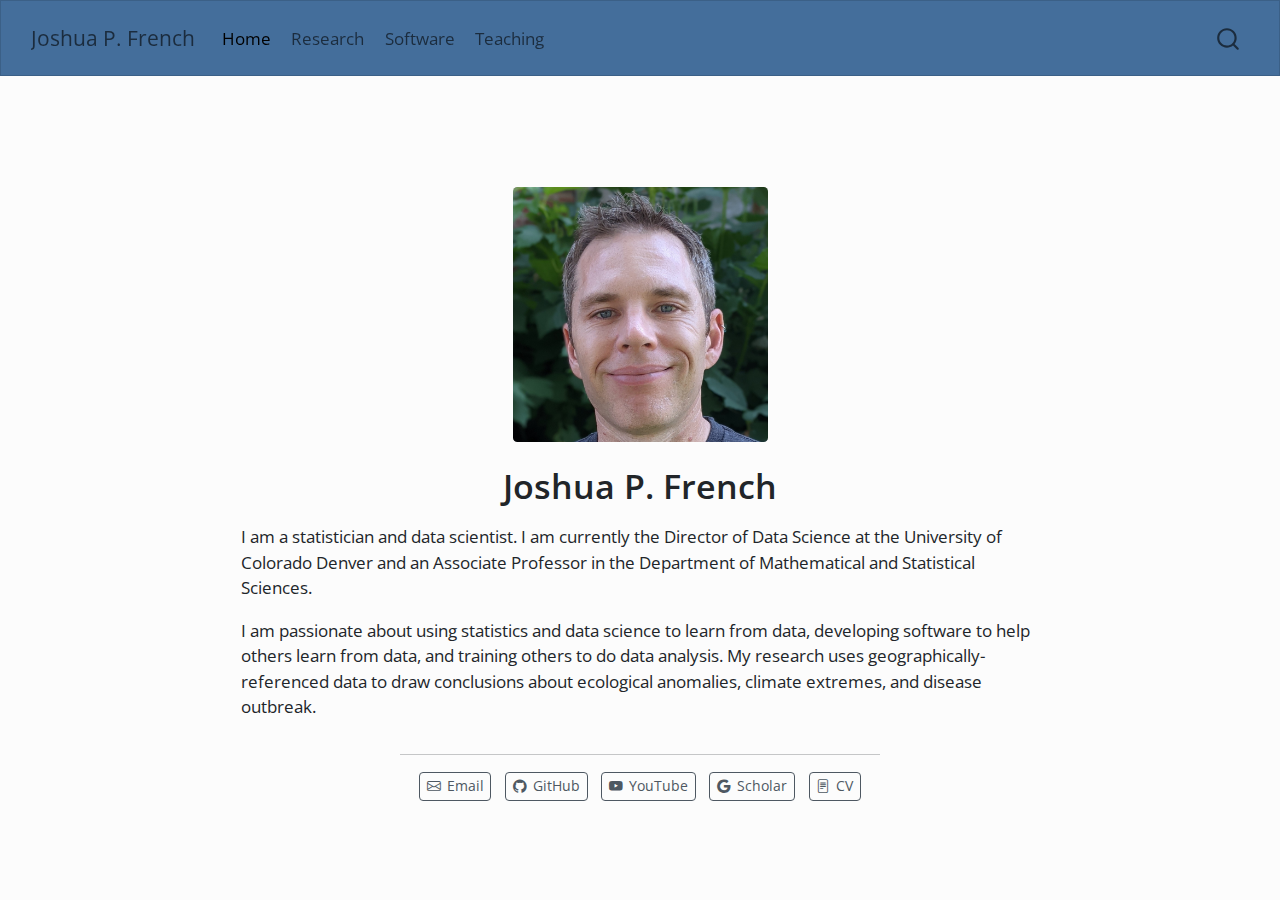
==== commit 4f4407e2: "Update website." ====
--- a/docs/index.html
+++ b/docs/index.html
@@ -2,7 +2,7 @@
 <html xmlns="http://www.w3.org/1999/xhtml" lang="en" xml:lang="en"><head>
 
 <meta charset="utf-8">
-<meta name="generator" content="quarto-1.3.361">
+<meta name="generator" content="quarto-1.5.56">
 
 <meta name="viewport" content="width=device-width, initial-scale=1.0, user-scalable=yes">
 
@@ -44,7 +44,13 @@
   "collapse-after": 3,
   "panel-placement": "end",
   "type": "overlay",
-  "limit": 20,
+  "limit": 50,
+  "keyboard-shortcut": [
+    "f",
+    "/",
+    "s"
+  ],
+  "show-item-context": false,
   "language": {
     "search-no-results-text": "No results",
     "search-matching-documents-text": "matching documents",
@@ -53,6 +59,7 @@
     "search-more-match-text": "more match in this document",
     "search-more-matches-text": "more matches in this document",
     "search-clear-button-title": "Clear",
+    "search-text-placeholder": "",
     "search-detached-cancel-button-title": "Cancel",
     "search-submit-button-title": "Submit",
     "search-label": "Search"
@@ -67,39 +74,39 @@
 
 <div id="quarto-search-results"></div>
   <header id="quarto-header" class="headroom fixed-top">
-    <nav class="navbar navbar-expand-lg navbar-dark ">
+    <nav class="navbar navbar-expand-lg " data-bs-theme="dark">
       <div class="navbar-container container-fluid">
-      <div class="navbar-brand-container">
+      <div class="navbar-brand-container mx-auto">
     <a class="navbar-brand" href="./index.html">
     <span class="navbar-title">Joshua P. French</span>
     </a>
   </div>
             <div id="quarto-search" class="" title="Search"></div>
-          <button class="navbar-toggler" type="button" data-bs-toggle="collapse" data-bs-target="#navbarCollapse" aria-controls="navbarCollapse" aria-expanded="false" aria-label="Toggle navigation" onclick="if (window.quartoToggleHeadroom) { window.quartoToggleHeadroom(); }">
+          <button class="navbar-toggler" type="button" data-bs-toggle="collapse" data-bs-target="#navbarCollapse" aria-controls="navbarCollapse" role="menu" aria-expanded="false" aria-label="Toggle navigation" onclick="if (window.quartoToggleHeadroom) { window.quartoToggleHeadroom(); }">
   <span class="navbar-toggler-icon"></span>
 </button>
           <div class="collapse navbar-collapse" id="navbarCollapse">
             <ul class="navbar-nav navbar-nav-scroll me-auto">
   <li class="nav-item">
-    <a class="nav-link active" href="./index.html" rel="" target="" aria-current="page">
- <span class="menu-text">Home</span></a>
+    <a class="nav-link active" href="./index.html" aria-current="page"> 
+<span class="menu-text">Home</span></a>
   </li>  
   <li class="nav-item">
-    <a class="nav-link" href="./research.html" rel="" target="">
- <span class="menu-text">Research</span></a>
+    <a class="nav-link" href="./research.html"> 
+<span class="menu-text">Research</span></a>
   </li>  
   <li class="nav-item">
-    <a class="nav-link" href="./software.html" rel="" target="">
- <span class="menu-text">Software</span></a>
+    <a class="nav-link" href="./software.html"> 
+<span class="menu-text">Software</span></a>
   </li>  
   <li class="nav-item">
-    <a class="nav-link" href="./teaching.html" rel="" target="">
- <span class="menu-text">Teaching</span></a>
+    <a class="nav-link" href="./teaching.html"> 
+<span class="menu-text">Teaching</span></a>
   </li>  
 </ul>
-            <div class="quarto-navbar-tools ms-auto">
+          </div> <!-- /navcollapse -->
+            <div class="quarto-navbar-tools">
 </div>
-          </div> <!-- /navcollapse -->
       </div> <!-- /container-fluid -->
     </nav>
 </header>
@@ -110,6 +117,7 @@
     
 <!-- main -->
 <main class="content" id="quarto-document-content">
+
 
 
 
@@ -124,7 +132,7 @@
   </div>
 </header><div id="jfrench-heading">
 <p>I am a statistician and data scientist. I am currently the Director of Data Science at the University of Colorado Denver and an Associate Professor in the Department of Mathematical and Statistical Sciences.</p>
-<p>I am passionate about using statistics and data science to learn from data, developing software to help others learn from data, and training others to do data analysis.</p>
+<p>I am passionate about using statistics and data science to learn from data, developing software to help others learn from data, and training others to do data analysis. My research uses geographically-referenced data to draw conclusions about ecological anomalies, climate extremes, and disease outbreak.</p>
 </div> 
   <hr class="about-sep">
    <div class="about-links">
@@ -184,18 +192,7 @@
     }
     return false;
   }
-  const clipboard = new window.ClipboardJS('.code-copy-button', {
-    text: function(trigger) {
-      const codeEl = trigger.previousElementSibling.cloneNode(true);
-      for (const childEl of codeEl.children) {
-        if (isCodeAnnotation(childEl)) {
-          childEl.remove();
-        }
-      }
-      return codeEl.innerText;
-    }
-  });
-  clipboard.on('success', function(e) {
+  const onCopySuccess = function(e) {
     // button target
     const button = e.trigger;
     // don't keep focus
@@ -227,11 +224,50 @@
     }, 1000);
     // clear code selection
     e.clearSelection();
+  }
+  const getTextToCopy = function(trigger) {
+      const codeEl = trigger.previousElementSibling.cloneNode(true);
+      for (const childEl of codeEl.children) {
+        if (isCodeAnnotation(childEl)) {
+          childEl.remove();
+        }
+      }
+      return codeEl.innerText;
+  }
+  const clipboard = new window.ClipboardJS('.code-copy-button:not([data-in-quarto-modal])', {
+    text: getTextToCopy
   });
-  function tippyHover(el, contentFn) {
+  clipboard.on('success', onCopySuccess);
+  if (window.document.getElementById('quarto-embedded-source-code-modal')) {
+    // For code content inside modals, clipBoardJS needs to be initialized with a container option
+    // TODO: Check when it could be a function (https://github.com/zenorocha/clipboard.js/issues/860)
+    const clipboardModal = new window.ClipboardJS('.code-copy-button[data-in-quarto-modal]', {
+      text: getTextToCopy,
+      container: window.document.getElementById('quarto-embedded-source-code-modal')
+    });
+    clipboardModal.on('success', onCopySuccess);
+  }
+    var localhostRegex = new RegExp(/^(?:http|https):\/\/localhost\:?[0-9]*\//);
+    var mailtoRegex = new RegExp(/^mailto:/);
+      var filterRegex = new RegExp('/' + window.location.host + '/');
+    var isInternal = (href) => {
+        return filterRegex.test(href) || localhostRegex.test(href) || mailtoRegex.test(href);
+    }
+    // Inspect non-navigation links and adorn them if external
+ 	var links = window.document.querySelectorAll('a[href]:not(.nav-link):not(.navbar-brand):not(.toc-action):not(.sidebar-link):not(.sidebar-item-toggle):not(.pagination-link):not(.no-external):not([aria-hidden]):not(.dropdown-item):not(.quarto-navigation-tool):not(.about-link)');
+    for (var i=0; i<links.length; i++) {
+      const link = links[i];
+      if (!isInternal(link.href)) {
+        // undo the damage that might have been done by quarto-nav.js in the case of
+        // links that we want to consider external
+        if (link.dataset.originalHref !== undefined) {
+          link.href = link.dataset.originalHref;
+        }
+      }
+    }
+  function tippyHover(el, contentFn, onTriggerFn, onUntriggerFn) {
     const config = {
       allowHTML: true,
-      content: contentFn,
       maxWidth: 500,
       delay: 100,
       arrow: false,
@@ -241,8 +277,17 @@
       interactive: true,
       interactiveBorder: 10,
       theme: 'quarto',
-      placement: 'bottom-start'
+      placement: 'bottom-start',
     };
+    if (contentFn) {
+      config.content = contentFn;
+    }
+    if (onTriggerFn) {
+      config.onTrigger = onTriggerFn;
+    }
+    if (onUntriggerFn) {
+      config.onUntrigger = onUntriggerFn;
+    }
     window.tippy(el, config); 
   }
   const noterefs = window.document.querySelectorAll('a[role="doc-noteref"]');
@@ -254,7 +299,130 @@
       try { href = new URL(href).hash; } catch {}
       const id = href.replace(/^#\/?/, "");
       const note = window.document.getElementById(id);
-      return note.innerHTML;
+      if (note) {
+        return note.innerHTML;
+      } else {
+        return "";
+      }
+    });
+  }
+  const xrefs = window.document.querySelectorAll('a.quarto-xref');
+  const processXRef = (id, note) => {
+    // Strip column container classes
+    const stripColumnClz = (el) => {
+      el.classList.remove("page-full", "page-columns");
+      if (el.children) {
+        for (const child of el.children) {
+          stripColumnClz(child);
+        }
+      }
+    }
+    stripColumnClz(note)
+    if (id === null || id.startsWith('sec-')) {
+      // Special case sections, only their first couple elements
+      const container = document.createElement("div");
+      if (note.children && note.children.length > 2) {
+        container.appendChild(note.children[0].cloneNode(true));
+        for (let i = 1; i < note.children.length; i++) {
+          const child = note.children[i];
+          if (child.tagName === "P" && child.innerText === "") {
+            continue;
+          } else {
+            container.appendChild(child.cloneNode(true));
+            break;
+          }
+        }
+        if (window.Quarto?.typesetMath) {
+          window.Quarto.typesetMath(container);
+        }
+        return container.innerHTML
+      } else {
+        if (window.Quarto?.typesetMath) {
+          window.Quarto.typesetMath(note);
+        }
+        return note.innerHTML;
+      }
+    } else {
+      // Remove any anchor links if they are present
+      const anchorLink = note.querySelector('a.anchorjs-link');
+      if (anchorLink) {
+        anchorLink.remove();
+      }
+      if (window.Quarto?.typesetMath) {
+        window.Quarto.typesetMath(note);
+      }
+      // TODO in 1.5, we should make sure this works without a callout special case
+      if (note.classList.contains("callout")) {
+        return note.outerHTML;
+      } else {
+        return note.innerHTML;
+      }
+    }
+  }
+  for (var i=0; i<xrefs.length; i++) {
+    const xref = xrefs[i];
+    tippyHover(xref, undefined, function(instance) {
+      instance.disable();
+      let url = xref.getAttribute('href');
+      let hash = undefined; 
+      if (url.startsWith('#')) {
+        hash = url;
+      } else {
+        try { hash = new URL(url).hash; } catch {}
+      }
+      if (hash) {
+        const id = hash.replace(/^#\/?/, "");
+        const note = window.document.getElementById(id);
+        if (note !== null) {
+          try {
+            const html = processXRef(id, note.cloneNode(true));
+            instance.setContent(html);
+          } finally {
+            instance.enable();
+            instance.show();
+          }
+        } else {
+          // See if we can fetch this
+          fetch(url.split('#')[0])
+          .then(res => res.text())
+          .then(html => {
+            const parser = new DOMParser();
+            const htmlDoc = parser.parseFromString(html, "text/html");
+            const note = htmlDoc.getElementById(id);
+            if (note !== null) {
+              const html = processXRef(id, note);
+              instance.setContent(html);
+            } 
+          }).finally(() => {
+            instance.enable();
+            instance.show();
+          });
+        }
+      } else {
+        // See if we can fetch a full url (with no hash to target)
+        // This is a special case and we should probably do some content thinning / targeting
+        fetch(url)
+        .then(res => res.text())
+        .then(html => {
+          const parser = new DOMParser();
+          const htmlDoc = parser.parseFromString(html, "text/html");
+          const note = htmlDoc.querySelector('main.content');
+          if (note !== null) {
+            // This should only happen for chapter cross references
+            // (since there is no id in the URL)
+            // remove the first header
+            if (note.children.length > 0 && note.children[0].tagName === "HEADER") {
+              note.children[0].remove();
+            }
+            const html = processXRef(null, note);
+            instance.setContent(html);
+          } 
+        }).finally(() => {
+          instance.enable();
+          instance.show();
+        });
+      }
+    }, function(instance) {
     });
   }
       let selectedAnnoteEl;
@@ -298,6 +466,7 @@
             }
             div.style.top = top - 2 + "px";
             div.style.height = height + 4 + "px";
+            div.style.left = 0;
             let gutterDiv = window.document.getElementById("code-annotation-line-highlight-gutter");
             if (gutterDiv === null) {
               gutterDiv = window.document.createElement("div");
@@ -323,6 +492,32 @@
         });
         selectedAnnoteEl = undefined;
       };
+        // Handle positioning of the toggle
+    window.addEventListener(
+      "resize",
+      throttle(() => {
+        elRect = undefined;
+        if (selectedAnnoteEl) {
+          selectCodeLines(selectedAnnoteEl);
+        }
+      }, 10)
+    );
+    function throttle(fn, ms) {
+    let throttle = false;
+    let timer;
+      return (...args) => {
+        if(!throttle) { // first call gets through
+            fn.apply(this, args);
+            throttle = true;
+        } else { // all the others get throttled
+            if(timer) clearTimeout(timer); // cancel #2
+            timer = setTimeout(() => {
+              fn.apply(this, args);
+              timer = throttle = false;
+            }, ms);
+        }
+      };
+    }
       // Attach click handler to the DT
       const annoteDls = window.document.querySelectorAll('dt[data-target-cell]');
       for (const annoteDlNode of annoteDls) {
@@ -386,4 +581,5 @@
 
 
 
+
 </body></html>--- a/docs/site_libs/quarto-html/quarto-syntax-highlighting.css
+++ b/docs/site_libs/quarto-html/quarto-syntax-highlighting.css
@@ -85,6 +85,7 @@
 
 code span.cf {
   color: #003B4F;
+  font-weight: bold;
   font-style: inherit;
 }
 
@@ -193,6 +194,7 @@
 
 code span.kw {
   color: #003B4F;
+  font-weight: bold;
   font-style: inherit;
 }
 
